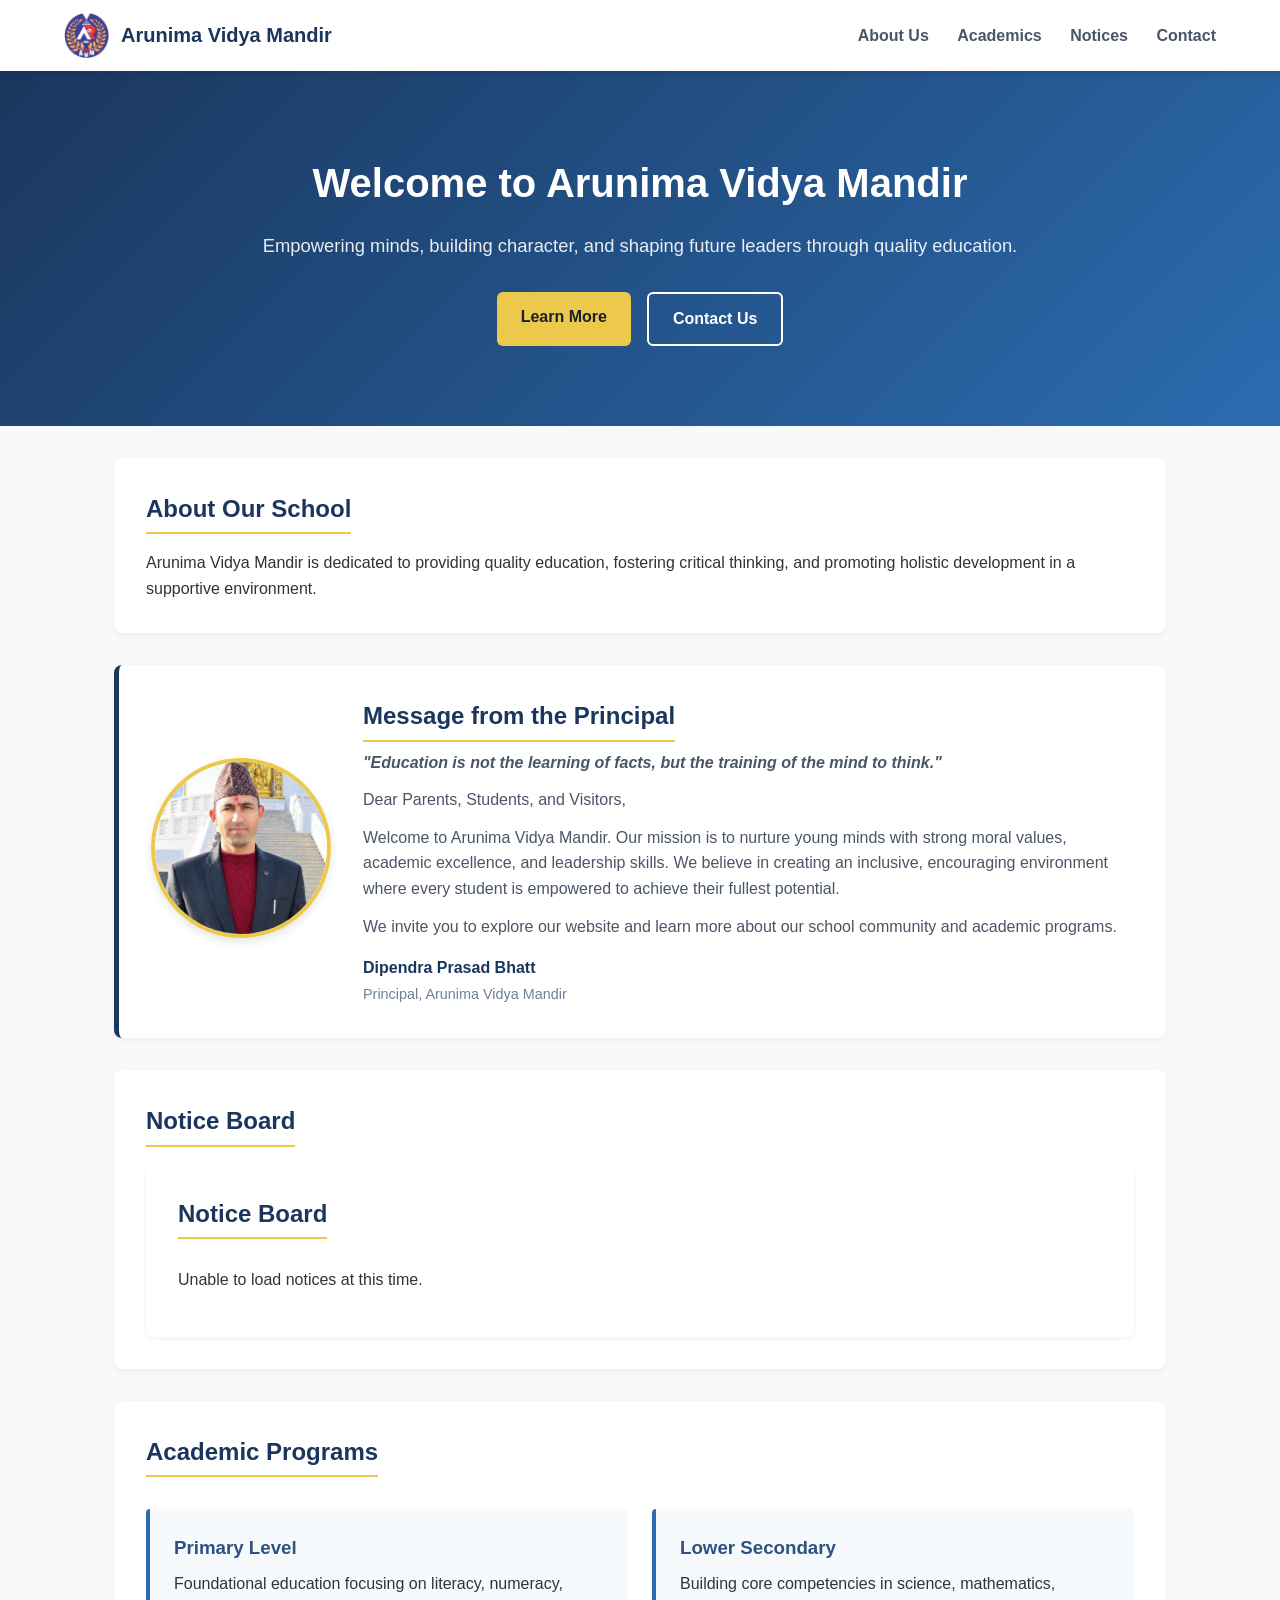
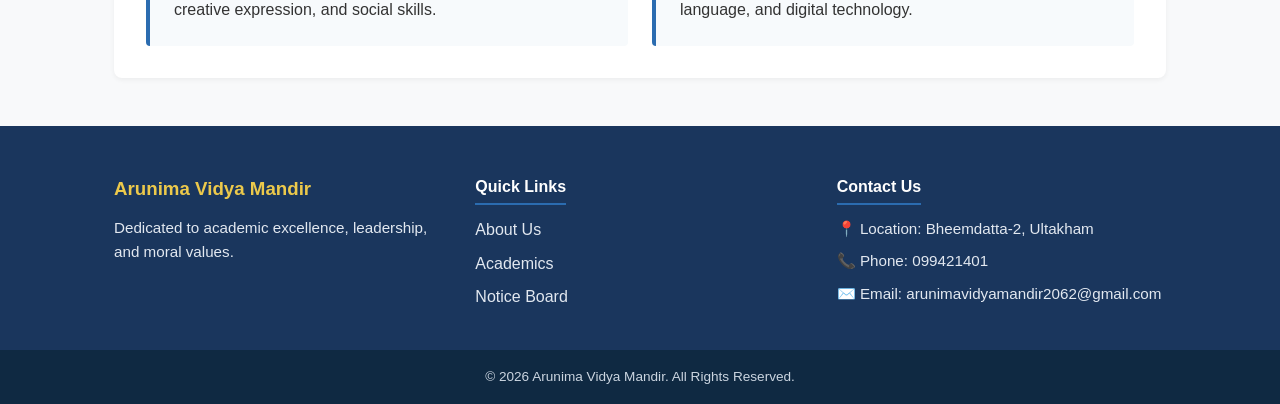
==== index.html @ d1d767bc "Add function to load notices from GitHub API" ====
<!doctype html>
<html lang="en">
<head>
<script src="https://identity.netlify.com/v1/netlify-identity-widget.js"></script>
  
  <link rel="stylesheet" href="./style.css">
  
  <link rel="icon" type="image/png" href="assets/logo.png">
  
<!-- Site Title & Description -->
<title>Arunima Vidya Mandir | Official Website</title>
<meta name="description" content="Welcome to Arunima Vidya Mandir. Discover our academic programs, school notices, and admissions information.">
<meta name="viewport" content="width=device-width, initial-scale=1.0">

<!-- Favicon -->
<link rel="icon" type="image/png" href="assets/logo.png">

<!-- Social Media & Messaging Preview (Open Graph) -->
<meta property="og:title" content="Arunima Vidya Mandir">
<meta property="og:description" content="Official website of Arunima Vidya Mandir. Learn more about our academics and activities.">
<meta property="og:image" content="https://arunimavidyamandir.github.io/assets/logo.png">
<meta property="og:url" content="https://arunimavidyamandir.github.io">
<meta property="og:type" content="website">

<title>Arunima Vidya Mandir</title>
  <!-- Top Navigation Header -->
<header class="navbar">
  <div class="nav-container">
    <div class="brand">
      <img src="assets/logo.png" alt="Arunima Vidya Mandir Logo" class="logo">
      <span class="school-name">Arunima Vidya Mandir</span>
    </div>
    <nav class="nav-links">
      <a href="#about">About Us</a>
      <a href="#academics">Academics</a>
      <a href="#notices">Notices</a>
      <a href="#contact">Contact</a>
    </nav>
  </div>
</header>

<!-- Main Hero Banner Section -->
<section class="hero">
  <div class="hero-content">
    <h1>Welcome to Arunima Vidya Mandir</h1>
    <p>Empowering minds, building character, and shaping future leaders through quality education.</p>
    <div class="hero-buttons">
      <a href="#about" class="btn primary-btn">Learn More</a>
      <a href="#contact" class="btn secondary-btn">Contact Us</a>
    </div>
  </div>
</section>
  <!-- Main Content Area -->
<main class="container">

  <!-- About Section -->
  <section id="about" class="section-card">
    <h2>About Our School</h2>
    <p>Arunima Vidya Mandir is dedicated to providing quality education, fostering critical thinking, and promoting holistic development in a supportive environment.</p>
  </section>
<!-- Principal Message Section -->
<section id="principal-message" class="section-card principal-card">
  <div class="principal-content">
    <div class="principal-image-wrapper">
      <img src="assets/principal.jpg" alt="Principal of Arunima Vidya Mandir" class="principal-img">
    </div>
    <div class="principal-text">
      <h2>Message from the Principal</h2>
      <p class="quote">"Education is not the learning of facts, but the training of the mind to think."</p>
      <p>Dear Parents, Students, and Visitors,</p>
      <p>Welcome to Arunima Vidya Mandir. Our mission is to nurture young minds with strong moral values, academic excellence, and leadership skills. We believe in creating an inclusive, encouraging environment where every student is empowered to achieve their fullest potential.</p>
      <p>We invite you to explore our website and learn more about our school community and academic programs.</p>
      <div class="principal-signature">
        <strong>Dipendra Prasad Bhatt</strong><br>
        <span>Principal, Arunima Vidya Mandir</span>
      </div>
    </div>
  </div>
</section>
  
  <!-- Notice Board Section -->
  <section id="notices" class="section-card notice-board">
    <h2>Notice Board</h2>
    <ul <!-- Notice Board Section -->
<section id="notices" class="section-card notice-board">
  <h2>Notice Board</h2>
  <ul id="notice-list" class="notice-list">
    <li>Loading notices...</li>
  </ul>
</section>

    </ul>
  </section>

  <!-- Academics Grid Section -->
  <section id="academics" class="section-card">
    <h2>Academic Programs</h2>
    <div class="program-grid">
      <div class="program-card">
        <h3>Primary Level</h3>
        <p>Foundational education focusing on literacy, numeracy, creative expression, and social skills.</p>
      </div>
      <div class="program-card">
        <h3>Lower Secondary</h3>
        <p>Building core competencies in science, mathematics, language, and digital technology.</p>
      </div>
      
    </div>
  </section>

</main>
  <!-- Footer Section -->
<footer id="contact" class="footer">
  <div class="footer-container">
    <div class="footer-column">
      <h3>Arunima Vidya Mandir</h3>
      <p>Dedicated to academic excellence, leadership, and moral values.</p>
    </div>
    
    <div class="footer-column">
      <h4>Quick Links</h4>
      <ul>
        <li><a href="#about">About Us</a></li>
        <li><a href="#academics">Academics</a></li>
        <li><a href="#notices">Notice Board</a></li>
      </ul>
    </div>
    
    <div class="footer-column">
      <h4>Contact Us</h4>
      <p>📍 Location: Bheemdatta-2, Ultakham</p>
      <p>📞 Phone: 099421401</p>
      <p>✉️ Email: arunimavidyamandir2062@gmail.com</p>
    </div>
  </div>
  
  <div class="footer-bottom">
    <p>&copy; 2026 Arunima Vidya Mandir. All Rights Reserved.</p>
  </div>
</footer>
  <script>
  if (window.netlifyIdentity) {
    window.netlifyIdentity.on("init", user => {
      if (!user) {
        window.netlifyIdentity.on("login", () => {
          document.location.href = "/admin/";
        });
      }
    });
  }
  </script>
  <script>
  async function loadNotices() {
    const noticeList = document.getElementById('notice-list');
    try {
      // Fetch list of files in the _notices folder via GitHub API
      const response = await fetch('https://api.github.com/repos/arunimavidyamandir/arunimavidyamandir.github.io/contents/_notices');
      
      if (!response.ok) {
        noticeList.innerHTML = '<li>No notices published yet.</li>';
        return;
      }

      const files = await response.json();
      noticeList.innerHTML = ''; // Clear loading state

      for (const file of files) {
        if (file.name.endsWith('.md')) {
          const fileRes = await fetch(file.download_url);
          const text = await fileRes.text();
          
          // Parse title and date from frontmatter
          const titleMatch = text.match(/title:\s*["']?(.*?)["']?\n/);
          const dateMatch = text.match(/date:\s*["']?(.*?)["']?\n/);
          const fileMatch = text.match(/file:\s*["']?(.*?)["']?\n/);

          const title = titleMatch ? titleMatch[1] : file.name;
          const rawDate = dateMatch ? dateMatch[1] : '';
          const date = rawDate ? new Date(rawDate).toLocaleDateString('en-US', { month: 'short', day: 'numeric', year: 'numeric' }) : '';
          const fileUrl = fileMatch ? fileMatch[1] : '#';

          const li = document.createElement('li');
          li.innerHTML = `
            <span class="notice-date">${date}</span>
            <a href="${fileUrl}" target="_blank">${title}</a>
          `;
          noticeList.appendChild(li);
        }
      }
    } catch (error) {
      console.error(error);
      noticeList.innerHTML = '<li>Unable to load notices at this time.</li>';
    }
  }

  loadNotices();
  </script>
  
  
</body></html>
---- style.css ----
/* Global Reset & Styling */
* {
  margin: 0;
  padding: 0;
  box-sizing: border-box;
  font-family: 'Segoe UI', Tahoma, Geneva, Verdana, sans-serif;
}

body {
  background-color: #f8f9fa;
  color: #333333;
  line-height: 1.6;
}

/* Header & Navigation Bar */
.navbar {
  background-color: #ffffff;
  box-shadow: 0 2px 8px rgba(0, 0, 0, 0.1);
  position: sticky;
  top: 0;
  z-index: 1000;
}

.nav-container {
  max-width: 1200px;
  margin: 0 auto;
  display: flex;
  justify-content: space-between;
  align-items: center;
  padding: 0.8rem 1.5rem;
}

.brand {
  display: flex;
  align-items: center;
  gap: 12px;
}

.logo {
  height: 45px;
  width: auto;
}

.school-name {
  font-size: 1.25rem;
  font-weight: 700;
  color: #1a365d;
}

.nav-links a {
  text-decoration: none;
  color: #4a5568;
  margin-left: 1.5rem;
  font-weight: 600;
  transition: color 0.2s ease;
}

.nav-links a:hover {
  color: #2b6cb0;
}

/* Hero Section */
.hero {
  background: linear-gradient(135deg, #1a365d 0%, #2b6cb0 100%);
  color: #ffffff;
  padding: 5rem 1.5rem;
  text-align: center;
}

.hero-content {
  max-width: 800px;
  margin: 0 auto;
}

.hero h1 {
  font-size: 2.5rem;
  margin-bottom: 1rem;
  font-weight: 800;
}

.hero p {
  font-size: 1.15rem;
  margin-bottom: 2rem;
  opacity: 0.9;
}

.hero-buttons {
  display: flex;
  justify-content: center;
  gap: 1rem;
}

.btn {
  display: inline-block;
  padding: 0.75rem 1.5rem;
  border-radius: 6px;
  font-weight: 600;
  text-decoration: none;
  transition: transform 0.2s ease, background-color 0.2s ease;
}

.primary-btn {
  background-color: #ecc94b;
  color: #1a202c;
}

.primary-btn:hover {
  background-color: #d69e2e;
  transform: translateY(-2px);
}

.secondary-btn {
  border: 2px solid #ffffff;
  color: #ffffff;
}

.secondary-btn:hover {
  background-color: rgba(255, 255, 255, 0.15);
  transform: translateY(-2px);
}

/* Mobile Responsiveness */
@media (max-width: 768px) {
  .nav-container {
    flex-direction: column;
    gap: 1rem;
  }
  
  .nav-links a {
    margin: 0 0.5rem;
  }

  .hero h1 {
    font-size: 1.8rem;
  }
}

/* Container & Section Styling */
.container {
  max-width: 1100px;
  margin: 2rem auto;
  padding: 0 1.5rem;
  display: flex;
  flex-direction: column;
  gap: 2rem;
}

.section-card {
  background: #ffffff;
  padding: 2rem;
  border-radius: 8px;
  box-shadow: 0 2px 5px rgba(0,0,0,0.05);
}

.section-card h2 {
  color: #1a365d;
  margin-bottom: 1rem;
  border-bottom: 2px solid #ecc94b;
  display: inline-block;
  padding-bottom: 0.25rem;
}

/* Notice Board */
.notice-list {
  list-style: none;
}

.notice-list li {
  padding: 0.75rem 0;
  border-bottom: 1px solid #e2e8f0;
  display: flex;
  gap: 1rem;
  align-items: center;
}

.notice-list li:last-child {
  border-bottom: none;
}

.notice-date {
  background: #2b6cb0;
  color: white;
  padding: 0.2rem 0.6rem;
  border-radius: 4px;
  font-size: 0.85rem;
  white-space: nowrap;
}

.notice-list a {
  color: #2d3748;
  text-decoration: none;
  font-weight: 500;
}

.notice-list a:hover {
  color: #2b6cb0;
  text-decoration: underline;
}

/* Academic Cards Grid */
.program-grid {
  display: grid;
  grid-template-columns: repeat(auto-fit, minmax(280px, 1fr));
  gap: 1.5rem;
  margin-top: 1rem;
}

.program-card {
  background: #f7fafc;
  padding: 1.5rem;
  border-left: 4px solid #2b6cb0;
  border-radius: 4px;
}

.program-card h3 {
  color: #2c5282;
  margin-bottom: 0.5rem;
}

/* Footer Styles */
.footer {
  background-color: #1a365d;
  color: #ffffff;
  padding-top: 3rem;
  margin-top: 3rem;
}

.footer-container {
  max-width: 1100px;
  margin: 0 auto;
  padding: 0 1.5rem 2rem;
  display: grid;
  grid-template-columns: repeat(auto-fit, minmax(250px, 1fr));
  gap: 2rem;
}

.footer-column h3 {
  color: #ecc94b;
  margin-bottom: 0.75rem;
}

.footer-column h4 {
  color: #ffffff;
  margin-bottom: 0.75rem;
  border-bottom: 2px solid #2b6cb0;
  display: inline-block;
  padding-bottom: 0.2rem;
}

.footer-column p {
  color: #e2e8f0;
  font-size: 0.95rem;
  margin-bottom: 0.5rem;
}

.footer-column ul {
  list-style: none;
}

.footer-column ul li {
  margin-bottom: 0.5rem;
}

.footer-column a {
  color: #e2e8f0;
  text-decoration: none;
  transition: color 0.2s ease;
}

.footer-column a:hover {
  color: #ecc94b;
}

.footer-bottom {
  background-color: #0f2942;
  text-align: center;
  padding: 1rem;
  font-size: 0.85rem;
  color: #cbd5e0;
}

/* Principal Message Section */
.principal-card {
  border-left: 5px solid #1a365d;
}

.principal-content {
  display: flex;
  gap: 2rem;
  align-items: center;
}

.principal-image-wrapper {
  flex-shrink: 0;
  text-align: center;
}

.principal-img {
  width: 180px;
  height: 180px;
  object-fit: cover;
  border-radius: 50%;
  border: 4px solid #ecc94b;
  box-shadow: 0 4px 10px rgba(0, 0, 0, 0.1);
}

.principal-text h2 {
  color: #1a365d;
  margin-bottom: 0.5rem;
}

.quote {
  font-style: italic;
  color: #2b6cb0;
  font-weight: 600;
  margin-bottom: 1rem;
}

.principal-text p {
  margin-bottom: 0.75rem;
  color: #4a5568;
}

.principal-signature {
  margin-top: 1rem;
  color: #1a365d;
}

.principal-signature span {
  font-size: 0.9rem;
  color: #718096;
}

/* Mobile Adjustment */
@media (max-width: 768px) {
  .principal-content {
    flex-direction: column;
    text-align: center;
  }
}
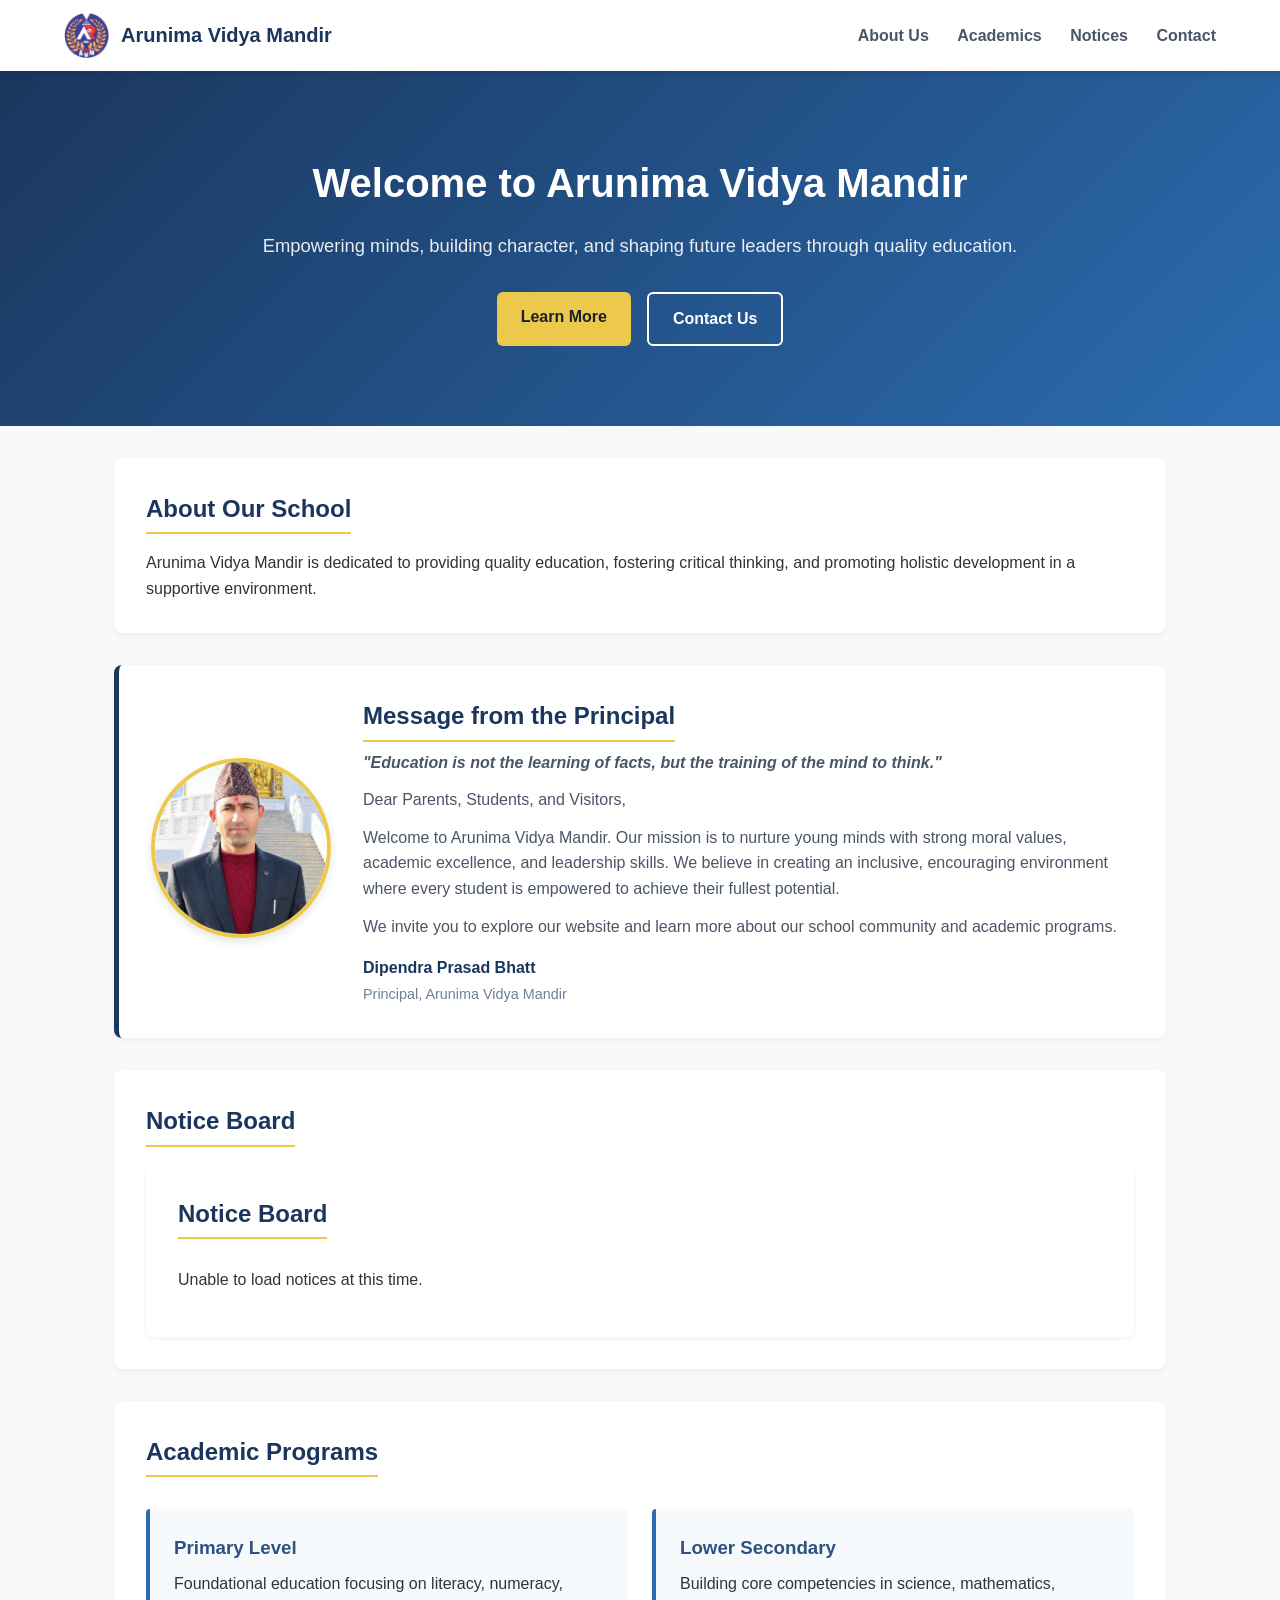
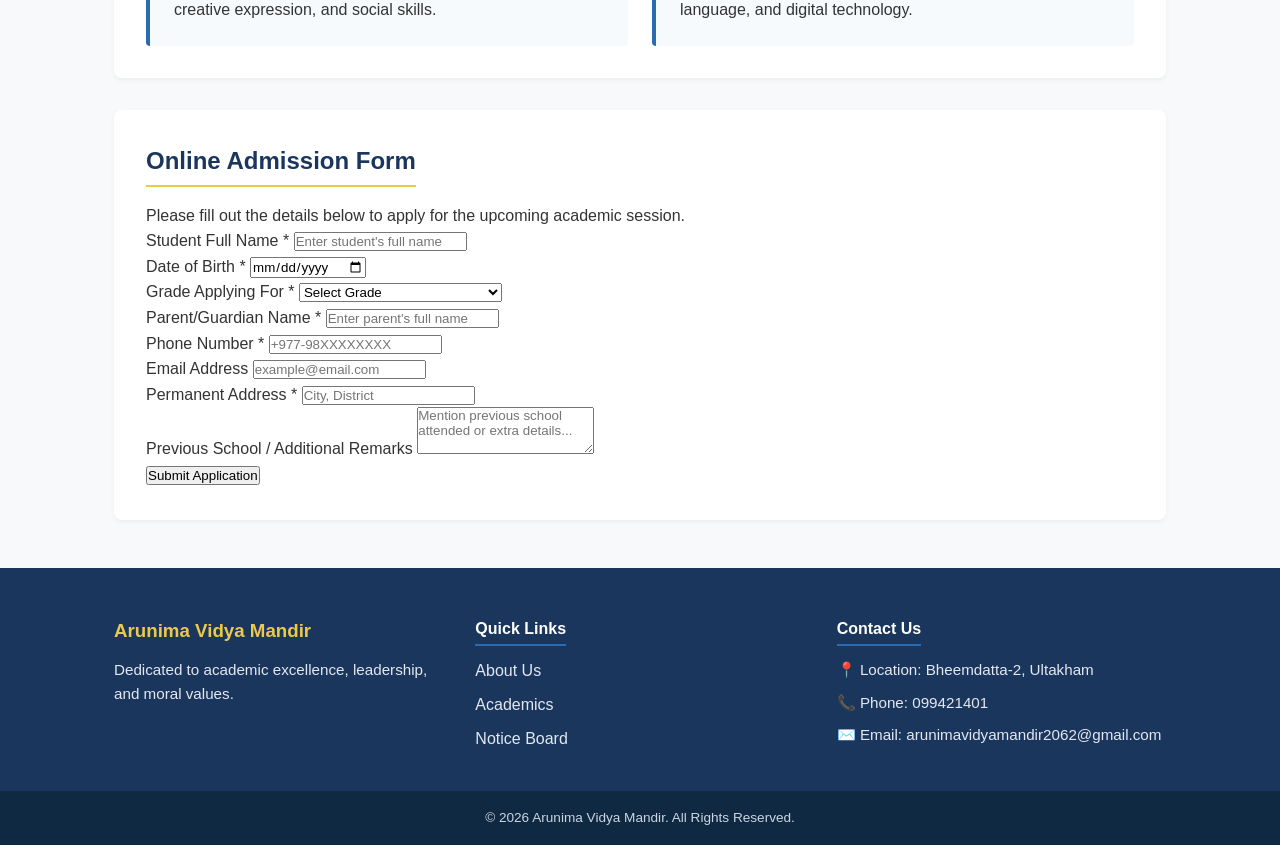
==== commit 1f216e1c: "Implement online admission form section Added an online admission form with various input fields for" ====
--- a/index.html
+++ b/index.html
@@ -107,7 +107,64 @@
       
     </div>
   </section>
-
+<!-- Admission Form Section -->
+<section id="admission" class="section-card">
+  <h2>Online Admission Form</h2>
+  <p class="form-subtitle">Please fill out the details below to apply for the upcoming academic session.</p>
+  
+  <form action="https://formspree.io/f/YOUR_FORM_ID" method="POST" class="admission-form">
+    <div class="form-grid">
+      <div class="form-group">
+        <label for="student-name">Student Full Name *</label>
+        <input type="text" id="student-name" name="Student Name" required placeholder="Enter student's full name">
+      </div>
+
+      <div class="form-group">
+        <label for="dob">Date of Birth *</label>
+        <input type="date" id="dob" name="Date of Birth" required>
+      </div>
+
+      <div class="form-group">
+        <label for="grade">Grade Applying For *</label>
+        <select id="grade" name="Grade Applying For" required>
+          <option value="" disabled selected>Select Grade</option>
+          <option value="Nursery / LKG / UKG">Nursery / LKG / UKG</option>
+          <option value="Primary (Class 1 - 5)">Primary (Class 1 - 5)</option>
+          <option value="Lower Secondary (Class 6 - 8)">Lower Secondary (Class 6 - 8)</option>
+          <option value="Secondary (Class 9 - 10)">Secondary (Class 9 - 10)</option>
+        </select>
+      </div>
+
+      <div class="form-group">
+        <label for="parent-name">Parent/Guardian Name *</label>
+        <input type="text" id="parent-name" name="Parent Name" required placeholder="Enter parent's full name">
+      </div>
+
+      <div class="form-group">
+        <label for="phone">Phone Number *</label>
+        <input type="tel" id="phone" name="Phone Number" required placeholder="+977-98XXXXXXXX">
+      </div>
+
+      <div class="form-group">
+        <label for="email">Email Address</label>
+        <input type="email" id="email" name="Email" placeholder="example@email.com">
+      </div>
+    </div>
+
+    <div class="form-group full-width">
+      <label for="address">Permanent Address *</label>
+      <input type="text" id="address" name="Address" required placeholder="City, District">
+    </div>
+
+    <div class="form-group full-width">
+      <label for="notes">Previous School / Additional Remarks</label>
+      <textarea id="notes" name="Additional Notes" rows="3" placeholder="Mention previous school attended or extra details..."></textarea>
+    </div>
+
+    <button type="submit" class="submit-btn">Submit Application</button>
+  </form>
+</section>
+  
 </main>
   <!-- Footer Section -->
 <footer id="contact" class="footer">
@@ -177,7 +234,13 @@
           const title = titleMatch ? titleMatch[1] : file.name;
           const rawDate = dateMatch ? dateMatch[1] : '';
           const date = rawDate ? new Date(rawDate).toLocaleDateString('en-US', { month: 'short', day: 'numeric', year: 'numeric' }) : '';
-          const fileUrl = fileMatch ? fileMatch[1] : '#';
+          // Clean and format uploaded file link
+let fileUrl = fileMatch ? fileMatch[1].replace(/['"]/g, '').trim() : '#';
+
+// If path starts with asset directory, format it for public site
+if (fileUrl.startsWith('/assets/') || fileUrl.startsWith('assets/')) {
+  fileUrl = 'https://arunimavidyamandir.github.io/' + fileUrl.replace(/^\//, '');
+}
 
           const li = document.createElement('li');
           li.innerHTML = `
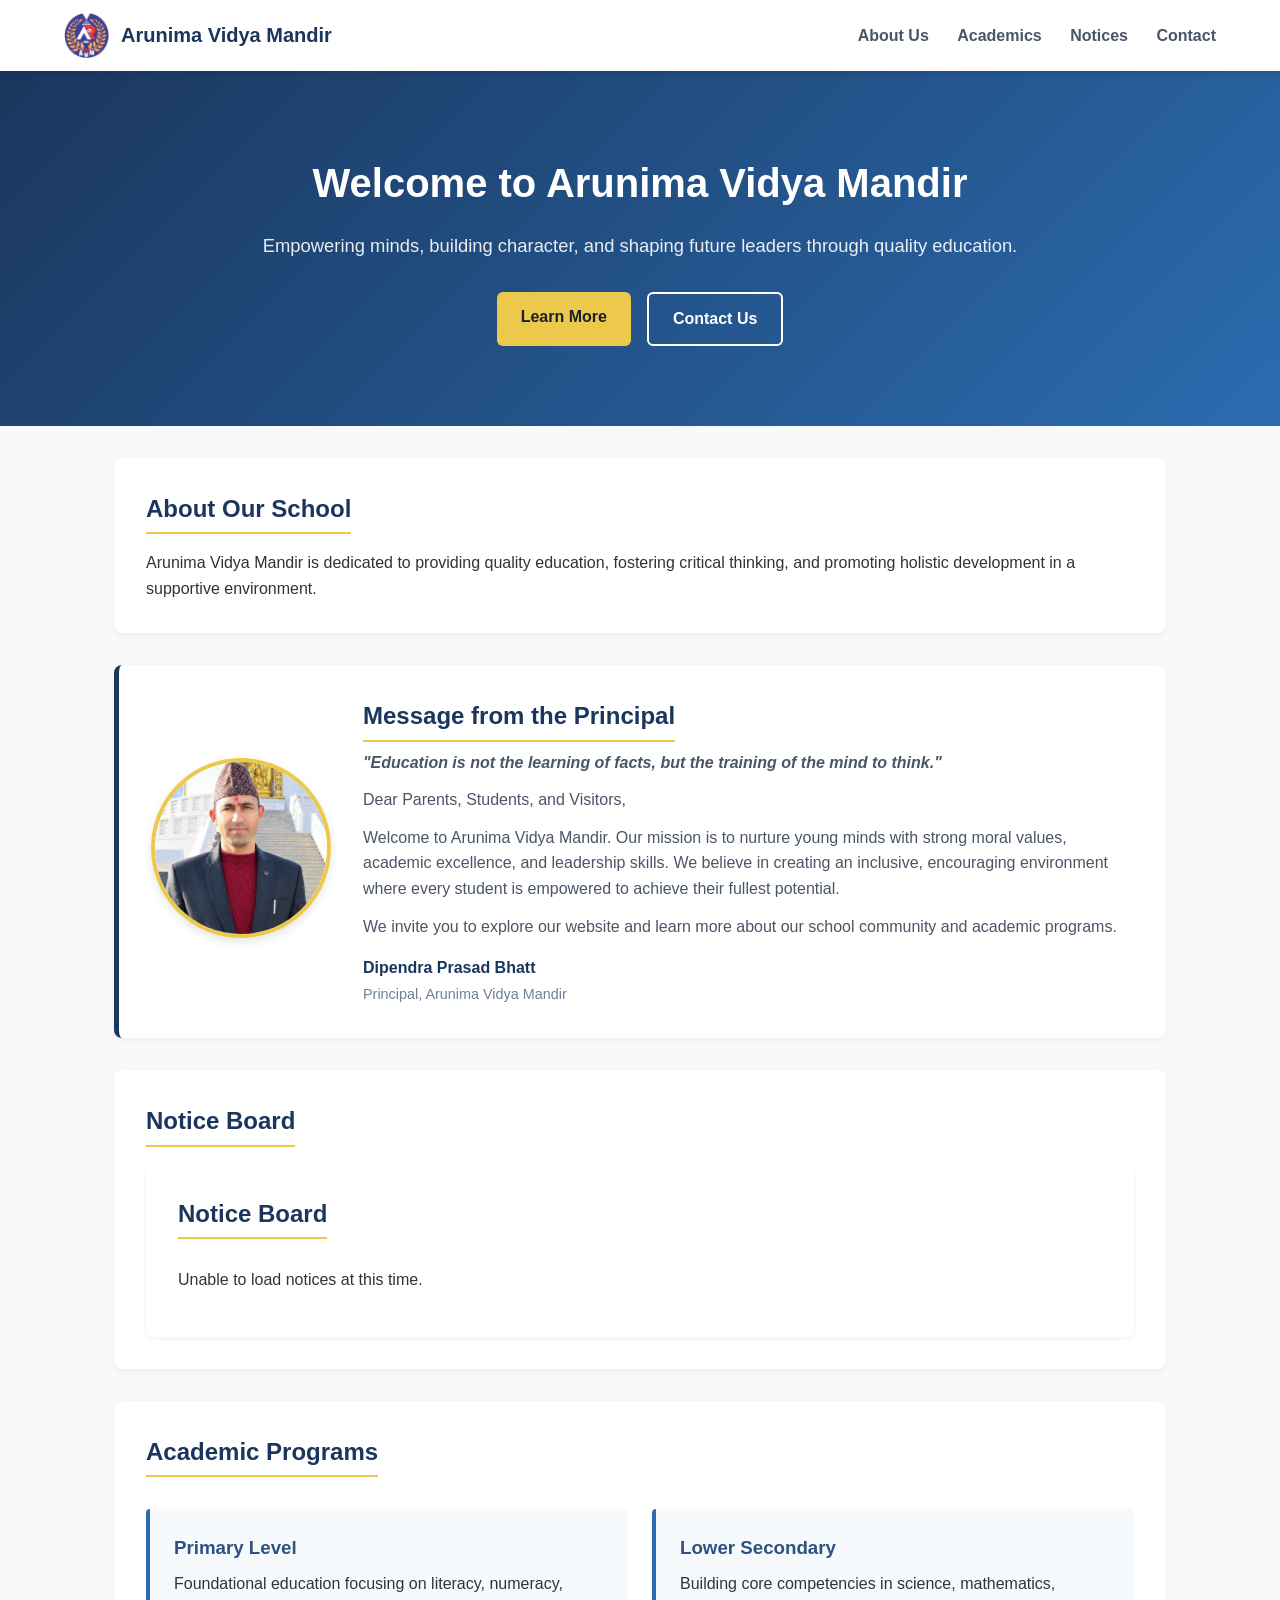
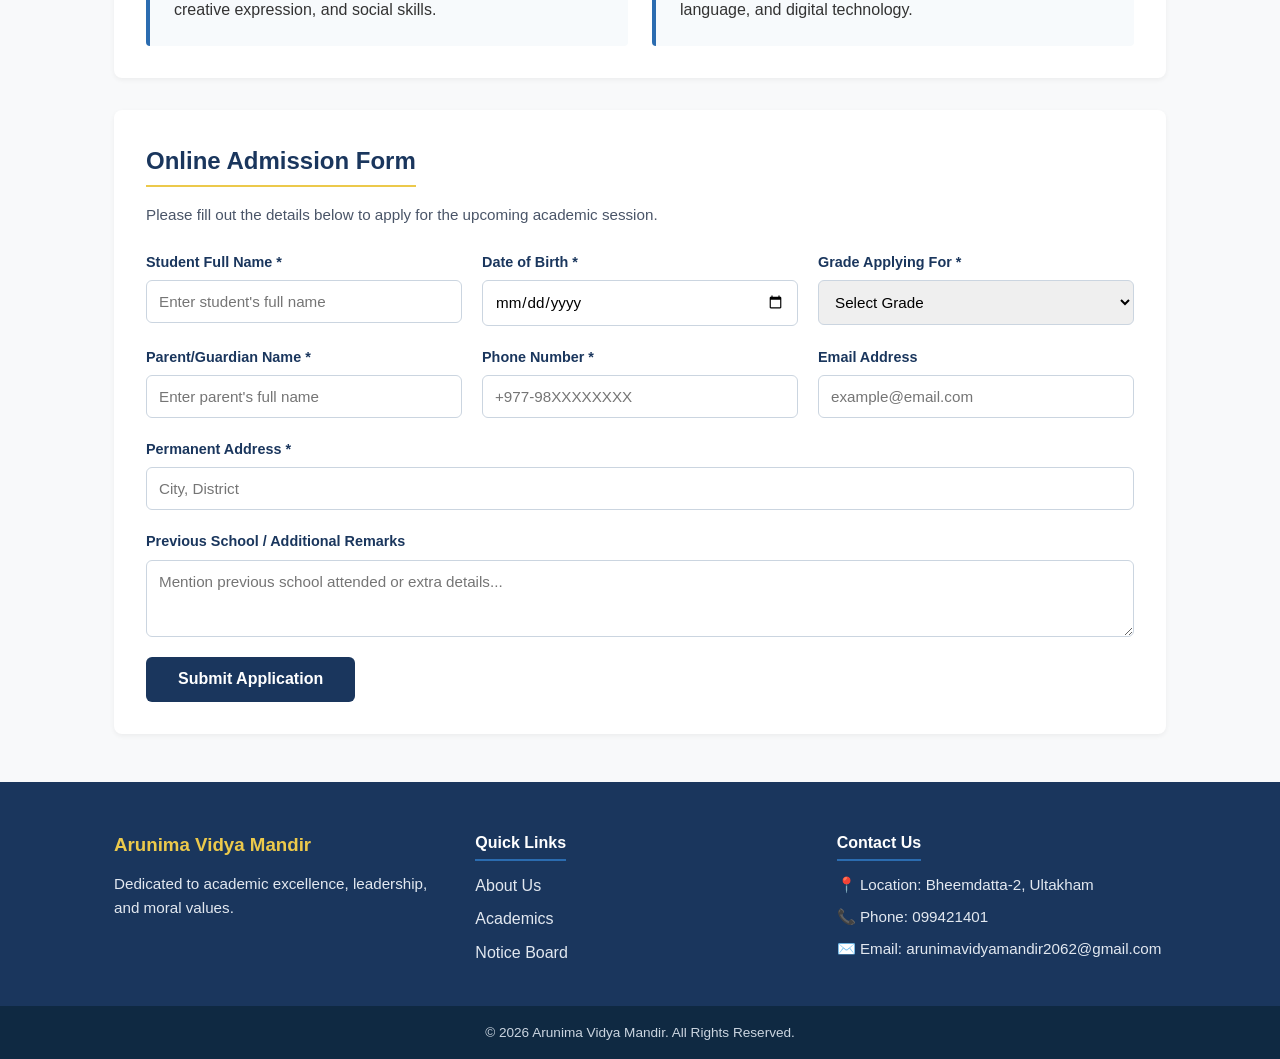
==== commit 81302f0b: "Update form action URL in admission form" ====
--- a/index.html
+++ b/index.html
@@ -112,7 +112,7 @@
   <h2>Online Admission Form</h2>
   <p class="form-subtitle">Please fill out the details below to apply for the upcoming academic session.</p>
   
-  <form action="https://formspree.io/f/YOUR_FORM_ID" method="POST" class="admission-form">
+  <form action="https://formspree.io/f/mzezpyay" method="POST" class="admission-form">
     <div class="form-grid">
       <div class="form-group">
         <label for="student-name">Student Full Name *</label>
--- a/style.css
+++ b/style.css
@@ -339,3 +339,75 @@
   }
 }
 
+/* Admission Form Styling */
+.form-subtitle {
+  color: #4a5568;
+  margin-bottom: 1.5rem;
+  font-size: 0.95rem;
+}
+
+.admission-form {
+  display: flex;
+  flex-direction: column;
+  gap: 1.25rem;
+}
+
+.form-grid {
+  display: grid;
+  grid-template-columns: repeat(auto-fit, minmax(280px, 1fr));
+  gap: 1.25rem;
+}
+
+.form-group {
+  display: flex;
+  flex-direction: column;
+  gap: 0.4rem;
+}
+
+.form-group.full-width {
+  width: 100%;
+}
+
+.form-group label {
+  font-weight: 600;
+  font-size: 0.9rem;
+  color: #1a365d;
+}
+
+.form-group input,
+.form-group select,
+.form-group textarea {
+  padding: 0.75rem;
+  border: 1px solid #cbd5e0;
+  border-radius: 6px;
+  font-size: 0.95rem;
+  font-family: inherit;
+  outline: none;
+  transition: border-color 0.2s ease;
+}
+
+.form-group input:focus,
+.form-group select:focus,
+.form-group textarea:focus {
+  border-color: #2b6cb0;
+  box-shadow: 0 0 0 3px rgba(43, 108, 176, 0.1);
+}
+
+.submit-btn {
+  background-color: #1a365d;
+  color: #ffffff;
+  padding: 0.85rem 2rem;
+  border: none;
+  border-radius: 6px;
+  font-weight: 600;
+  font-size: 1rem;
+  cursor: pointer;
+  align-self: flex-start;
+  transition: background-color 0.2s ease;
+}
+
+.submit-btn:hover {
+  background-color: #2b6cb0;
+}
+
+
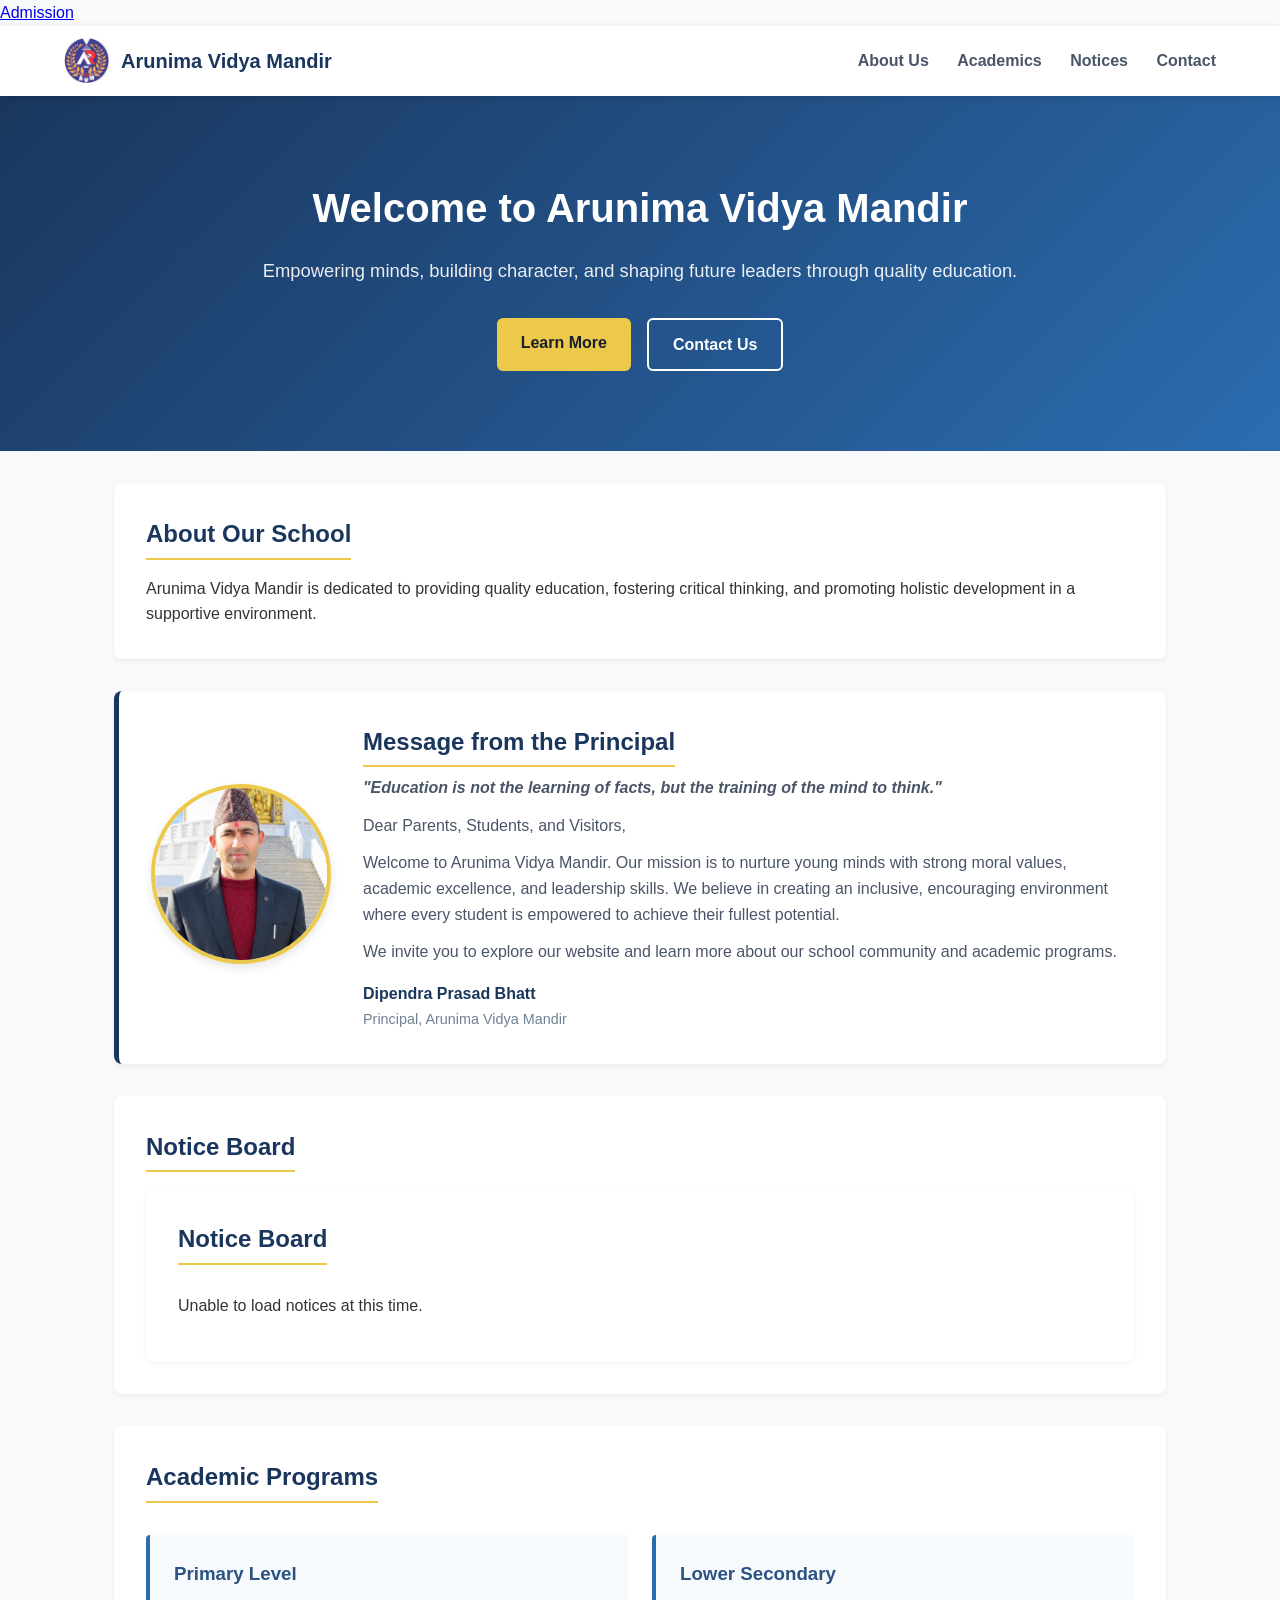
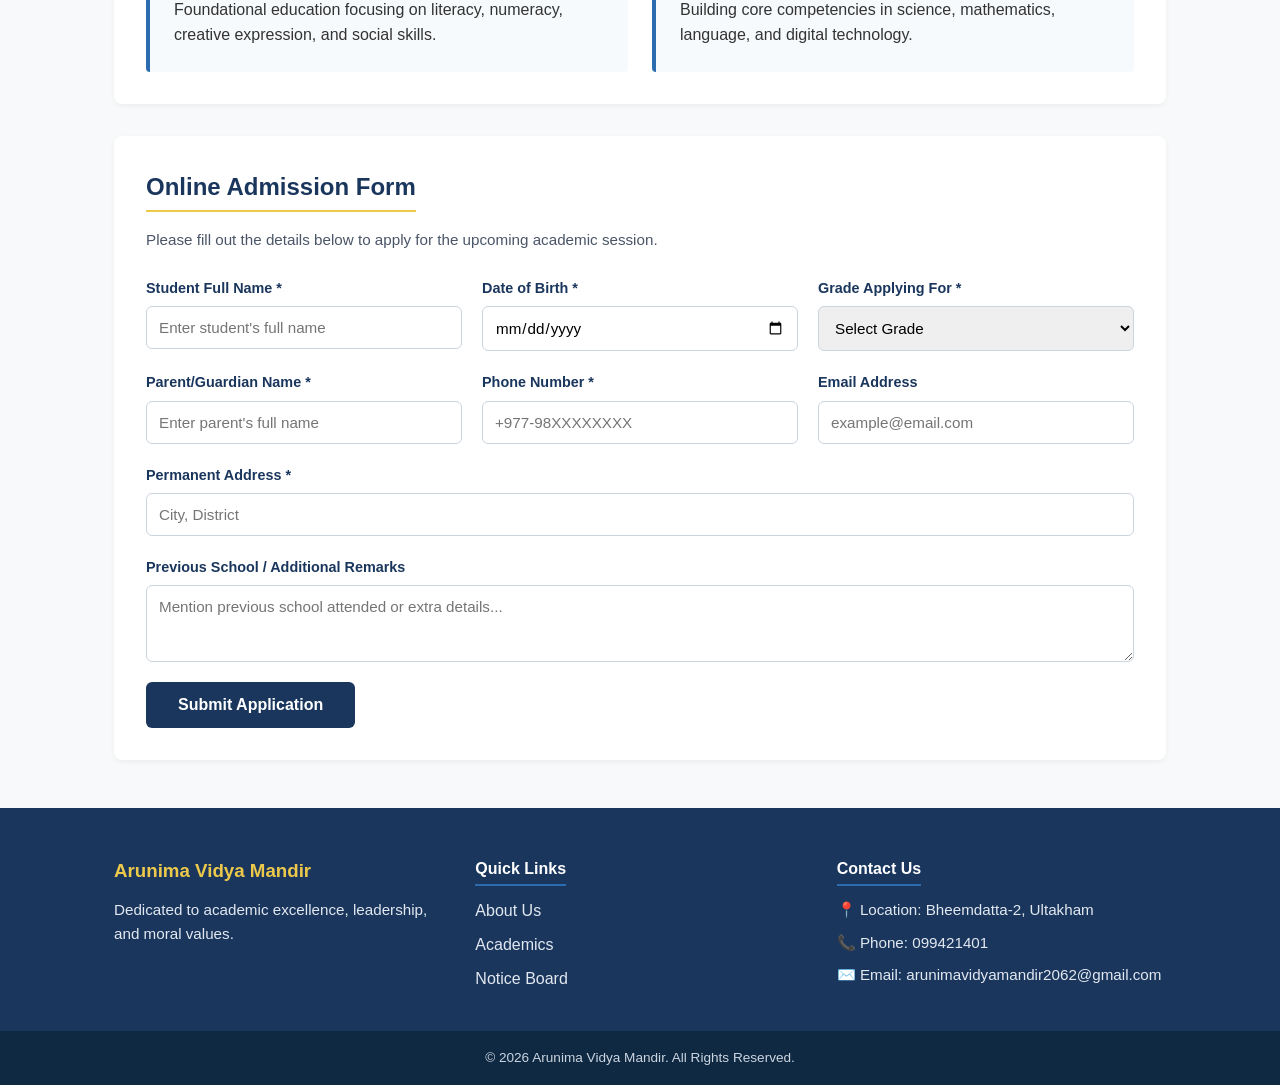
==== commit 75bcb1ab: "Add admission link to index.html" ====
--- a/index.html
+++ b/index.html
@@ -24,6 +24,7 @@
 
 <title>Arunima Vidya Mandir</title>
   <!-- Top Navigation Header -->
+  <a href="#admission">Admission</a>
 <header class="navbar">
   <div class="nav-container">
     <div class="brand">
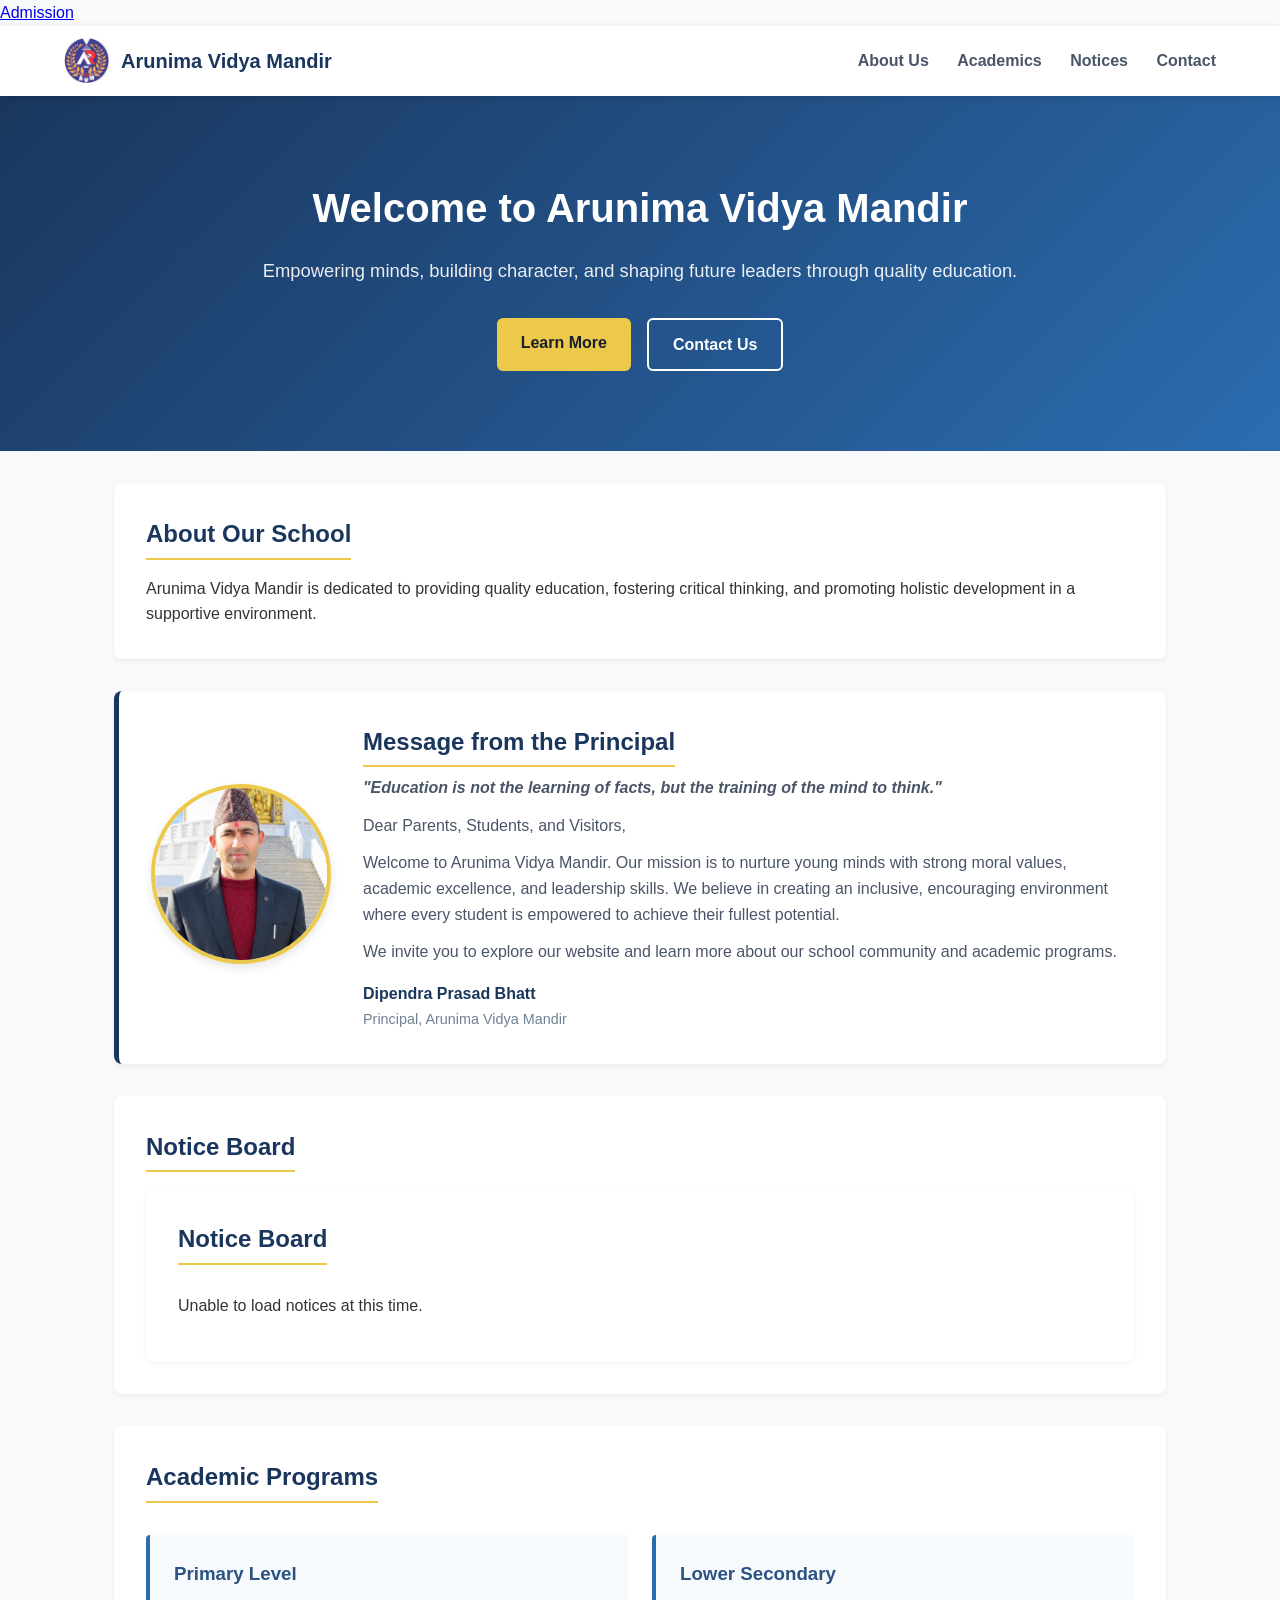
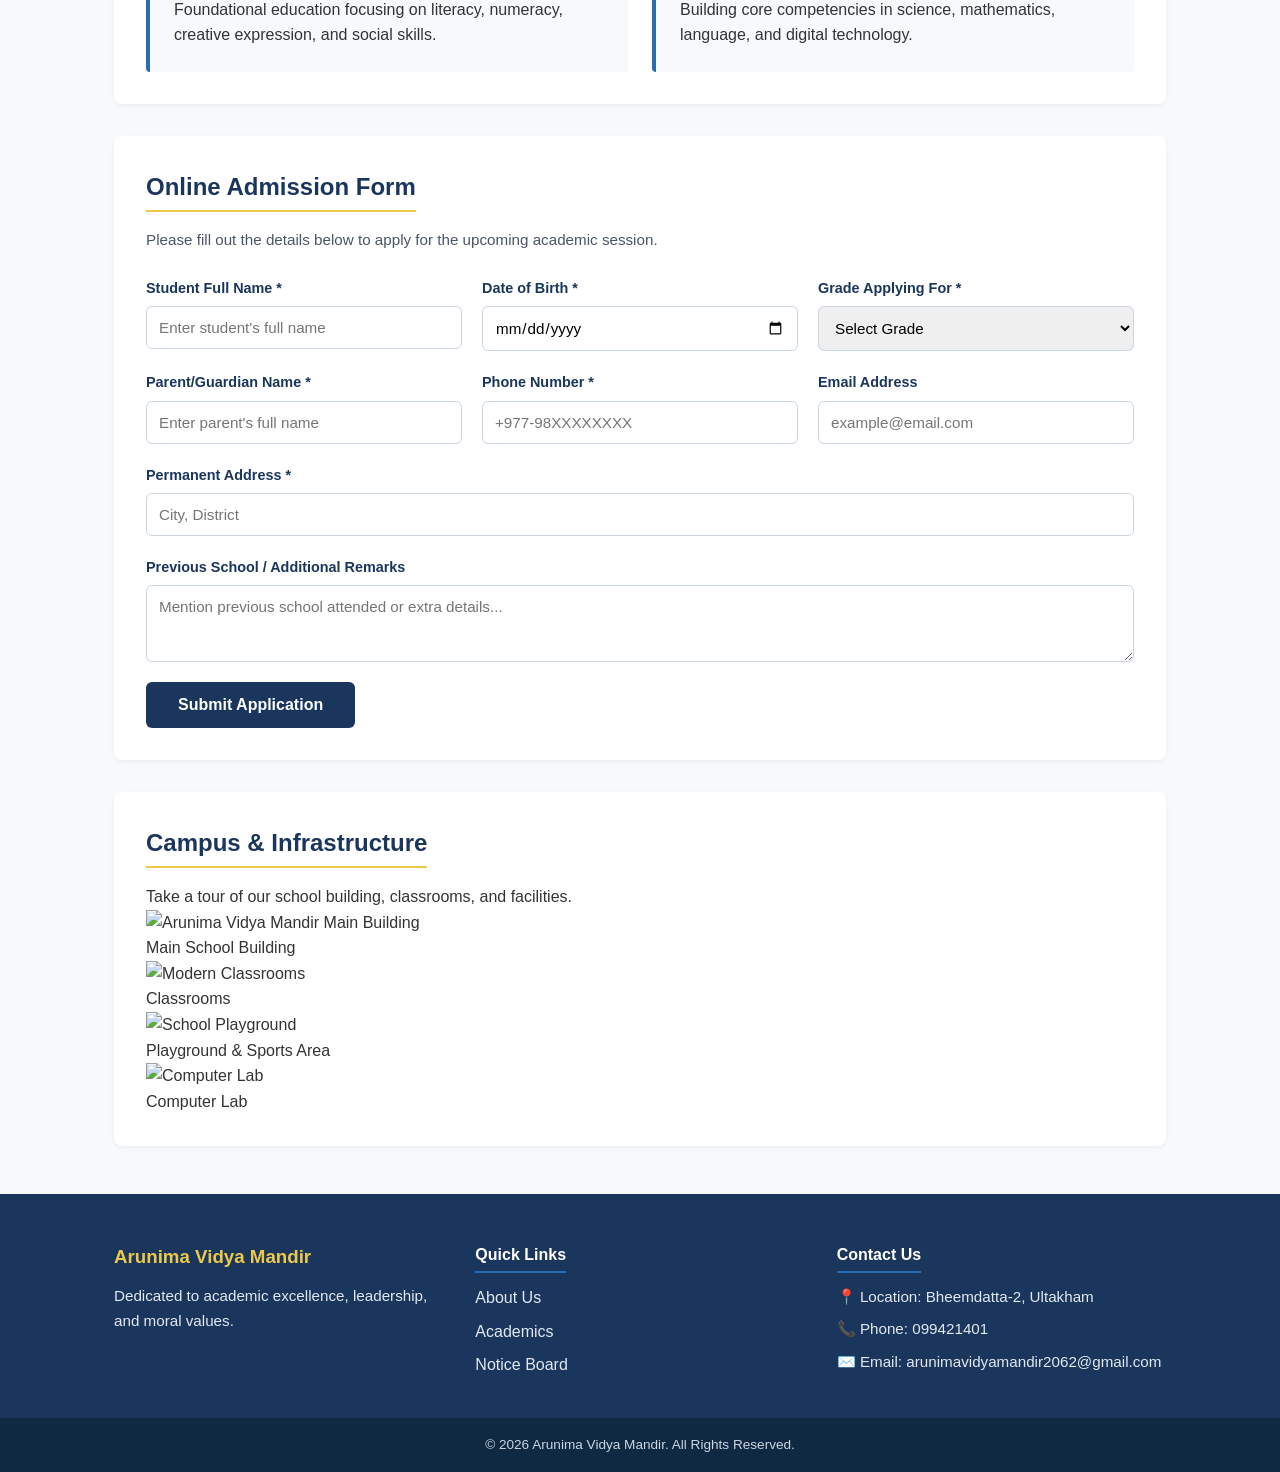
==== commit 4ed27ca1: "Add gallery section with images and captions" ====
--- a/index.html
+++ b/index.html
@@ -165,6 +165,31 @@
     <button type="submit" class="submit-btn">Submit Application</button>
   </form>
 </section>
+  <!-- Gallery Section -->
+<section id="gallery" class="section-card">
+  <h2>Campus & Infrastructure</h2>
+  <p class="section-subtitle">Take a tour of our school building, classrooms, and facilities.</p>
+  
+  <div class="gallery-grid">
+    <div class="gallery-item">
+      <img src="assets/gallery/building-front.jpg" alt="Arunima Vidya Mandir Main Building" loading="lazy">
+      <div class="gallery-caption">Main School Building</div>
+    </div>
+    <div class="gallery-item">
+      <img src="assets/gallery/classrooms.jpg" alt="Modern Classrooms" loading="lazy">
+      <div class="gallery-caption">Classrooms</div>
+    </div>
+    <div class="gallery-item">
+      <img src="assets/gallery/playground.jpg" alt="School Playground" loading="lazy">
+      <div class="gallery-caption">Playground & Sports Area</div>
+    </div>
+    <div class="gallery-item">
+      <img src="assets/gallery/computer-lab.jpg" alt="Computer Lab" loading="lazy">
+      <div class="gallery-caption">Computer Lab</div>
+    </div>
+  </div>
+</section>
+  
   
 </main>
   <!-- Footer Section -->
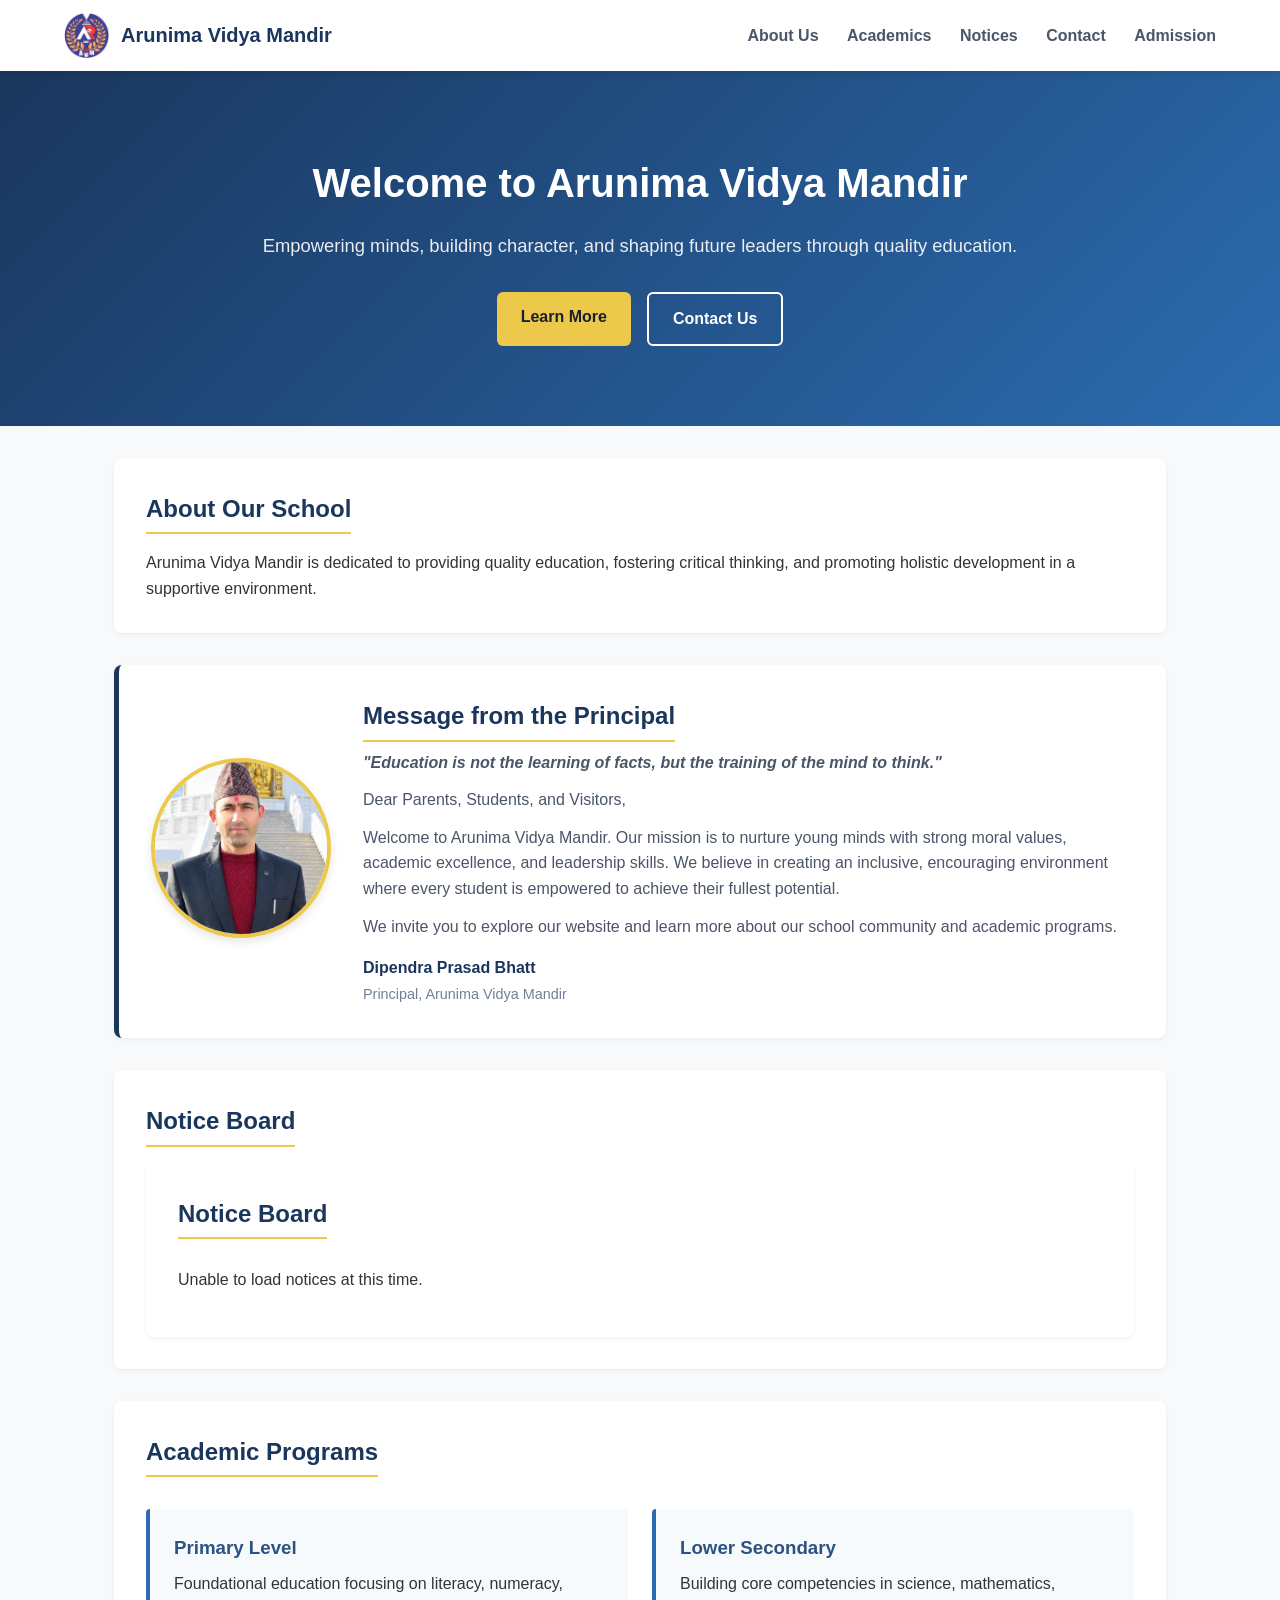
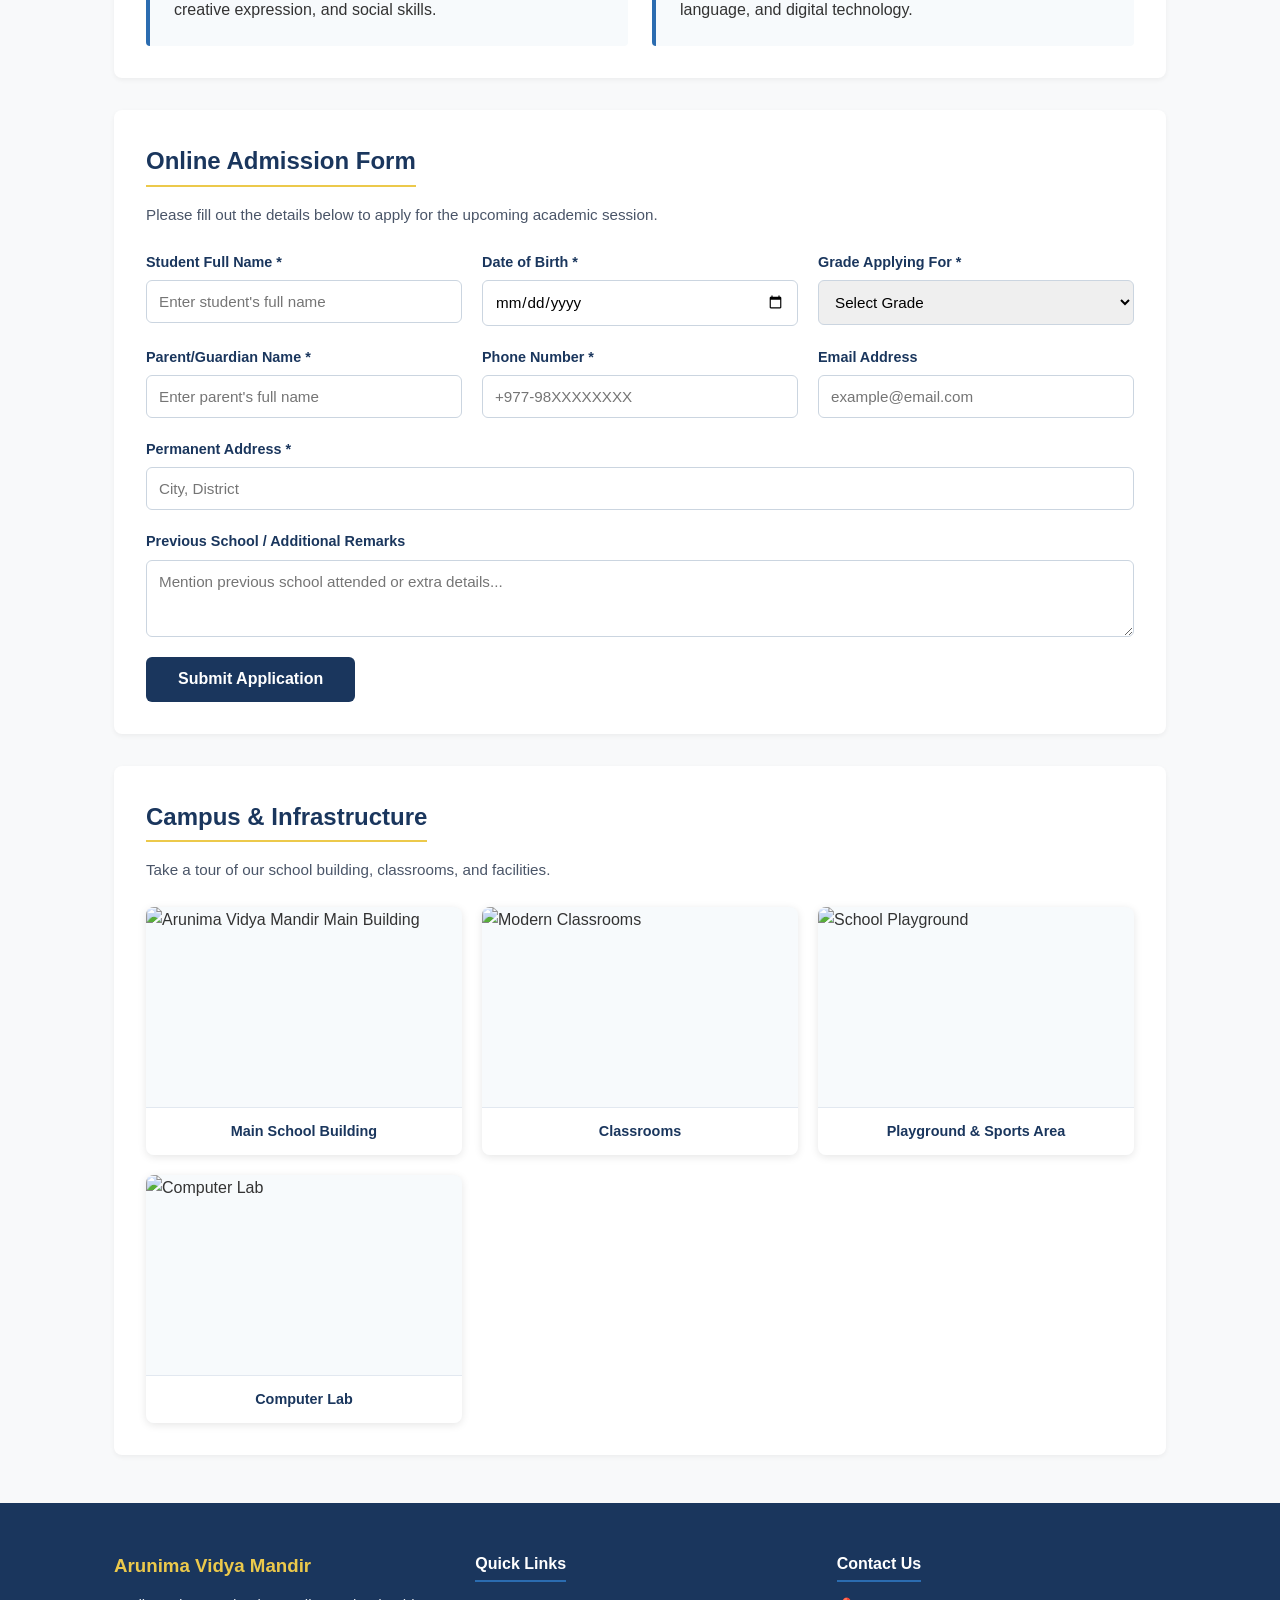
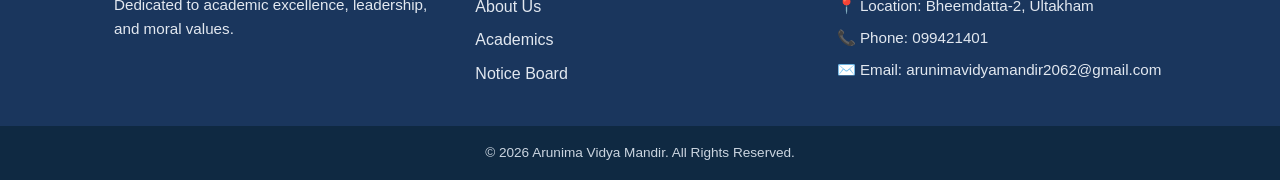
==== commit 4d9ad505: "Restore Admission link in navigation header" ====
--- a/index.html
+++ b/index.html
@@ -24,7 +24,6 @@
 
 <title>Arunima Vidya Mandir</title>
   <!-- Top Navigation Header -->
-  <a href="#admission">Admission</a>
 <header class="navbar">
   <div class="nav-container">
     <div class="brand">
@@ -36,6 +35,7 @@
       <a href="#academics">Academics</a>
       <a href="#notices">Notices</a>
       <a href="#contact">Contact</a>
+     <a href="#admission">Admission</a>
     </nav>
   </div>
 </header>
--- a/style.css
+++ b/style.css
@@ -410,4 +410,48 @@
   background-color: #2b6cb0;
 }
 
-
+/* Gallery Section */
+.section-subtitle {
+  color: #4a5568;
+  margin-bottom: 1.5rem;
+  font-size: 0.95rem;
+}
+
+.gallery-grid {
+  display: grid;
+  grid-template-columns: repeat(auto-fit, minmax(240px, 1fr));
+  gap: 1.25rem;
+  margin-top: 1rem;
+}
+
+.gallery-item {
+  position: relative;
+  border-radius: 8px;
+  overflow: hidden;
+  box-shadow: 0 2px 8px rgba(0, 0, 0, 0.1);
+  background-color: #f7fafc;
+  transition: transform 0.2s ease, box-shadow 0.2s ease;
+}
+
+.gallery-item:hover {
+  transform: translateY(-4px);
+  box-shadow: 0 6px 15px rgba(0, 0, 0, 0.15);
+}
+
+.gallery-item img {
+  width: 100%;
+  height: 200px;
+  object-fit: cover;
+  display: block;
+}
+
+.gallery-caption {
+  padding: 0.75rem;
+  background-color: #ffffff;
+  color: #1a365d;
+  font-weight: 600;
+  font-size: 0.9rem;
+  text-align: center;
+  border-top: 1px solid #e2e8f0;
+}
+
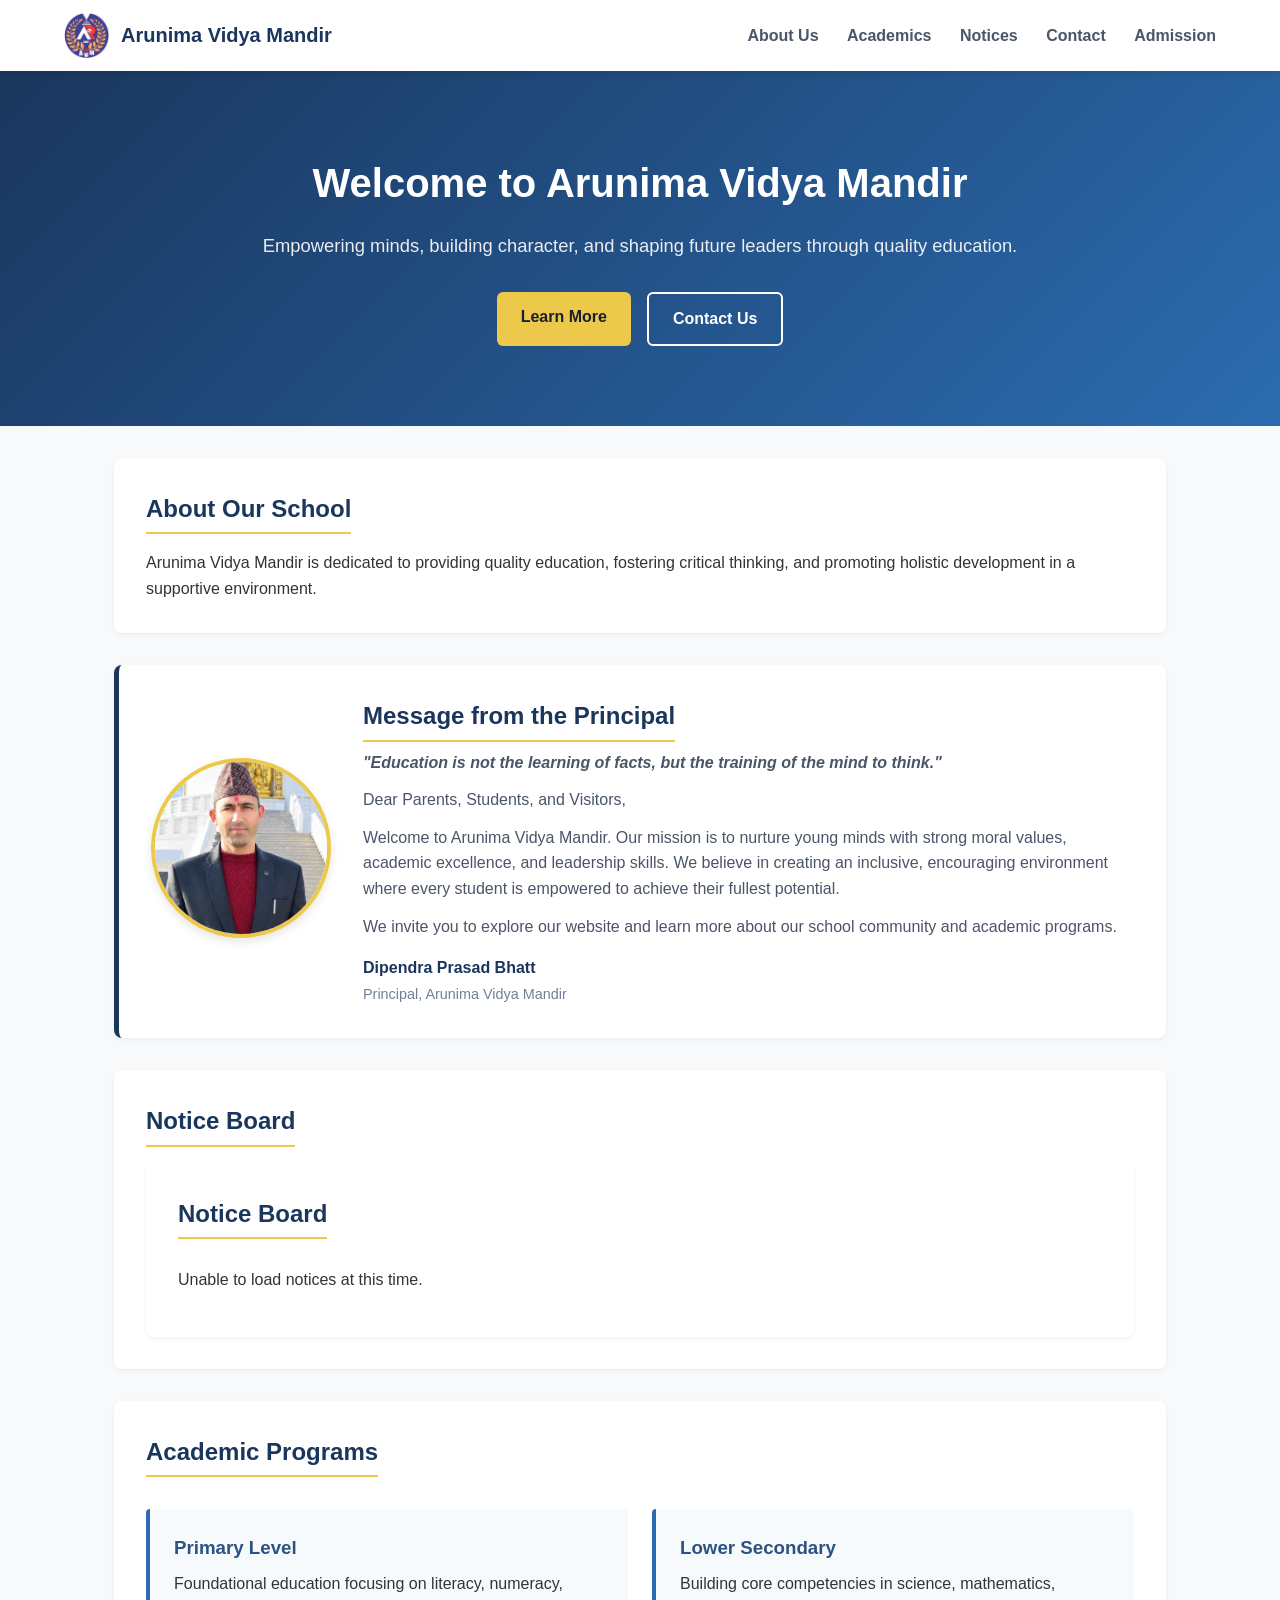
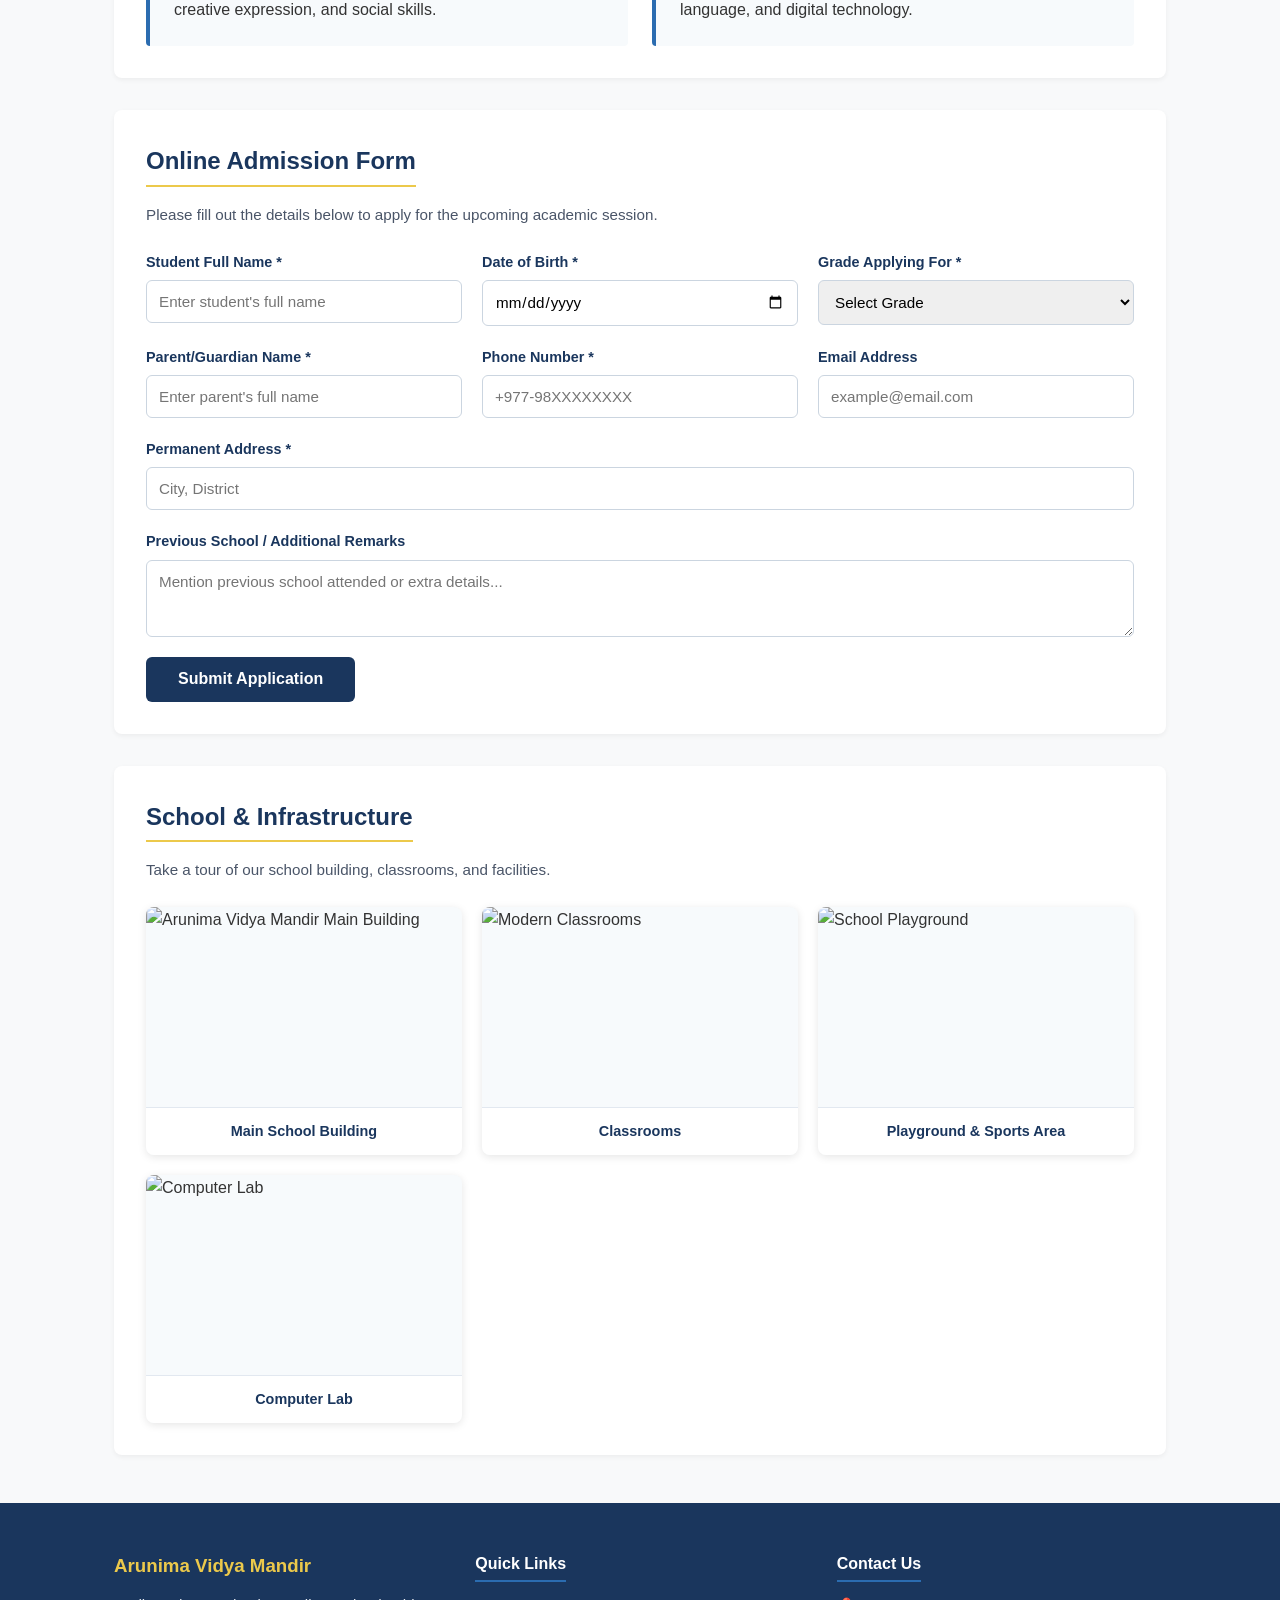
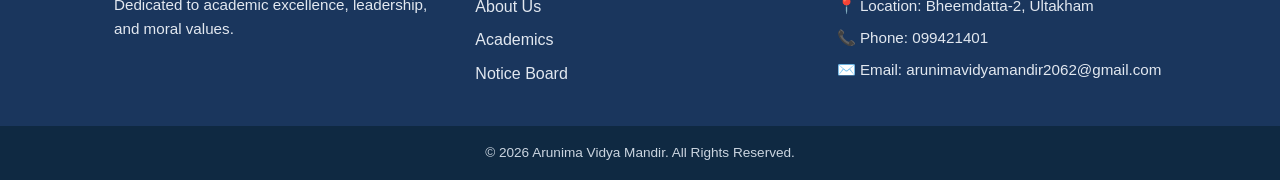
==== commit 4fc7eee9: "Change heading from 'Campus' to 'School'" ====
--- a/index.html
+++ b/index.html
@@ -167,7 +167,7 @@
 </section>
   <!-- Gallery Section -->
 <section id="gallery" class="section-card">
-  <h2>Campus & Infrastructure</h2>
+  <h2>School & Infrastructure</h2>
   <p class="section-subtitle">Take a tour of our school building, classrooms, and facilities.</p>
   
   <div class="gallery-grid">
